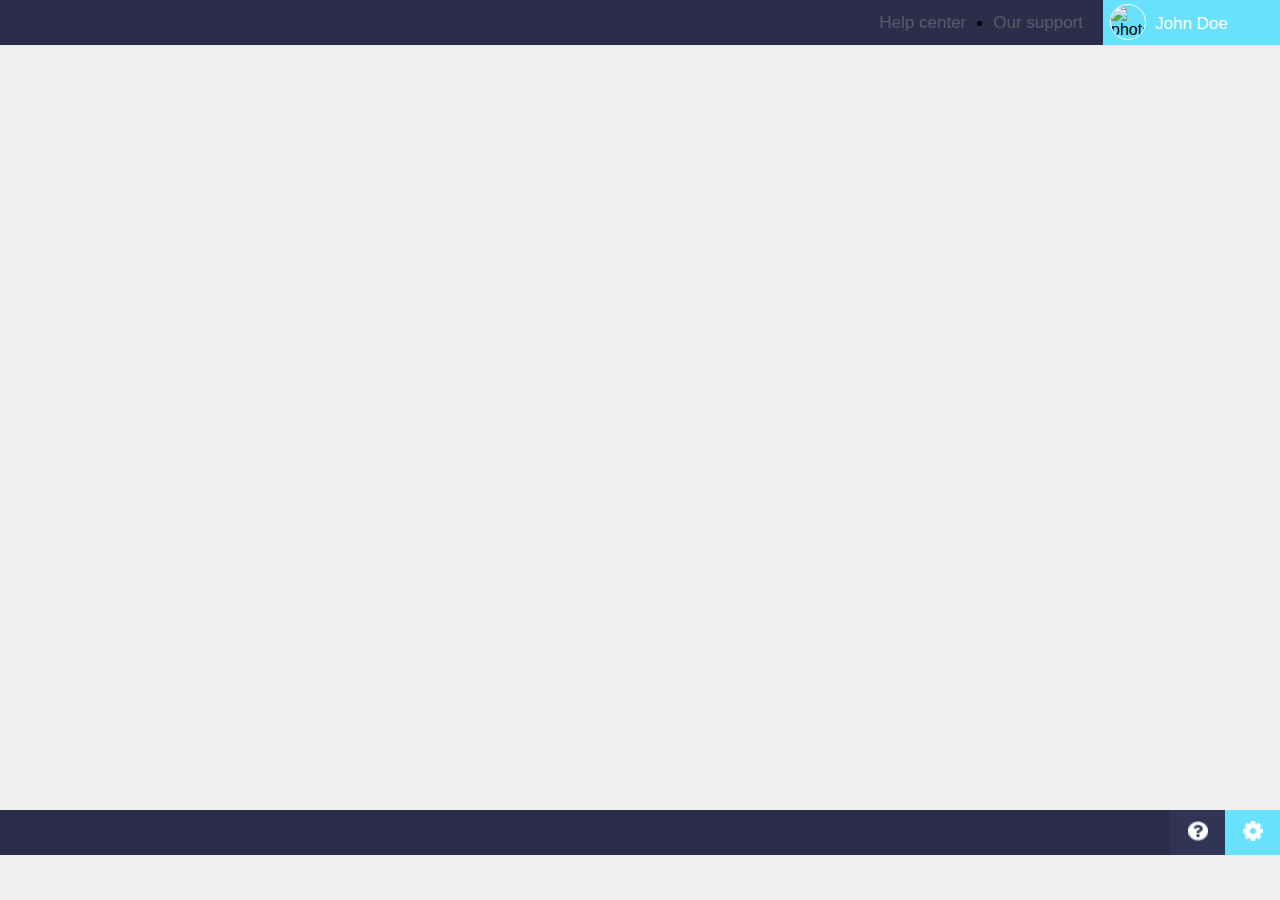
==== src/library_task/index.html @ 21a0bcbe "library ex10 is done" ====
<!DOCTYPE html>
<html lang="en">
<head>
  <meta charset="UTF-8">
  <meta http-equiv="X-UA-Compatible" content="IE=edge">
  <meta name="viewport" content="width=device-width, initial-scale=1.0">
  <title>My library</title>
  <link rel="stylesheet" href="styles.css" type="text/css">
</head>
<body>

<header class="header">

  <ul class="support">
    <li>
      <a href="#">Help center</a>
    </li>
    <li>
      <a href="#">Our support</a>
    </li>
  </ul>

  <div class="profile">
    <img src="https://d2iltjk184xms5.cloudfront.net/uploads/photo/file/297324/medium_a60213b395d3ff59bb09b829d11561b3-denton.jpg" alt="photo" class="avatar">
    <span>John Doe</span>
  </div>

</header>

<main>
  
</main>

<footer class="footer">
<div class="question">
  <a href="#"><img src="assets/img/question.png" alt="question"></a>
</div>
<div class="setting">
  <a href="#"><img src="assets/img/setting.png" alt="setting"></a>
</div>
</footer>
</body>
</html>
---- src/library_task/styles.css ----
body {
    background-color: rgb(239, 239, 239);
    margin: 0;
    padding: 0;
}

@font-face {
	font-family: 'Proxima Nova Regular'; 
	src: url("assets/fonts/Proxima Nova Regular.otf"); 
}

.header {
    width: 100%;
    height: 45px;
    background-color: rgb(43, 45, 75);
    display: flex;
    justify-content: end;
    align-items: center;
    font-family: "Proxima Nova Regular",  sans-serif;
}

.profile {
    background-color: rgb(103, 225, 252);
    padding: 0 10px;  
    width: 157px;
    height: 45px;
    position: relative;    
}

.avatar {
    position: absolute;
    top: 4px;
    left: 7px;
    width: 34px;
    height: 34px;
    border-radius: 50%;
    border: 1px solid #fff;   
}

.profile span {
    position: absolute;
    top: 14px;
    left: 52px;
    font-size: 17px;
    color: #fff;
}

.support {
    display: flex;
}

.support li {
    margin-right: 20px;
}

.support li:first-child {
    list-style: none;
    margin-right: 27px;
}

.support li a {
    font-size: 17px;
    color: rgb(89, 90, 109);
    text-decoration: none;
}

main {
    width: 100vh;
    height: 85vh;
}

.footer {
    width: 100%;
    height: 45px;
    background-color: rgb(43, 45, 75);
    display: flex;
    justify-content: flex-end;
    align-items: center;
}

.question {
    background-color: rgb(50, 52, 86);
    width: 55px;
    height: 100%;
    display: flex;
    justify-content: center;
    align-items: center;
}

.question img {
    width: 20px;
    height: 20px;
    
}

.setting {
    background-color: rgb(103, 225, 252);
    width: 55px;
    height: 100%;
    display: flex;
    justify-content: center;
    align-items: center;
}

.setting img {
    width: 20px;
    height: 20px; 
}
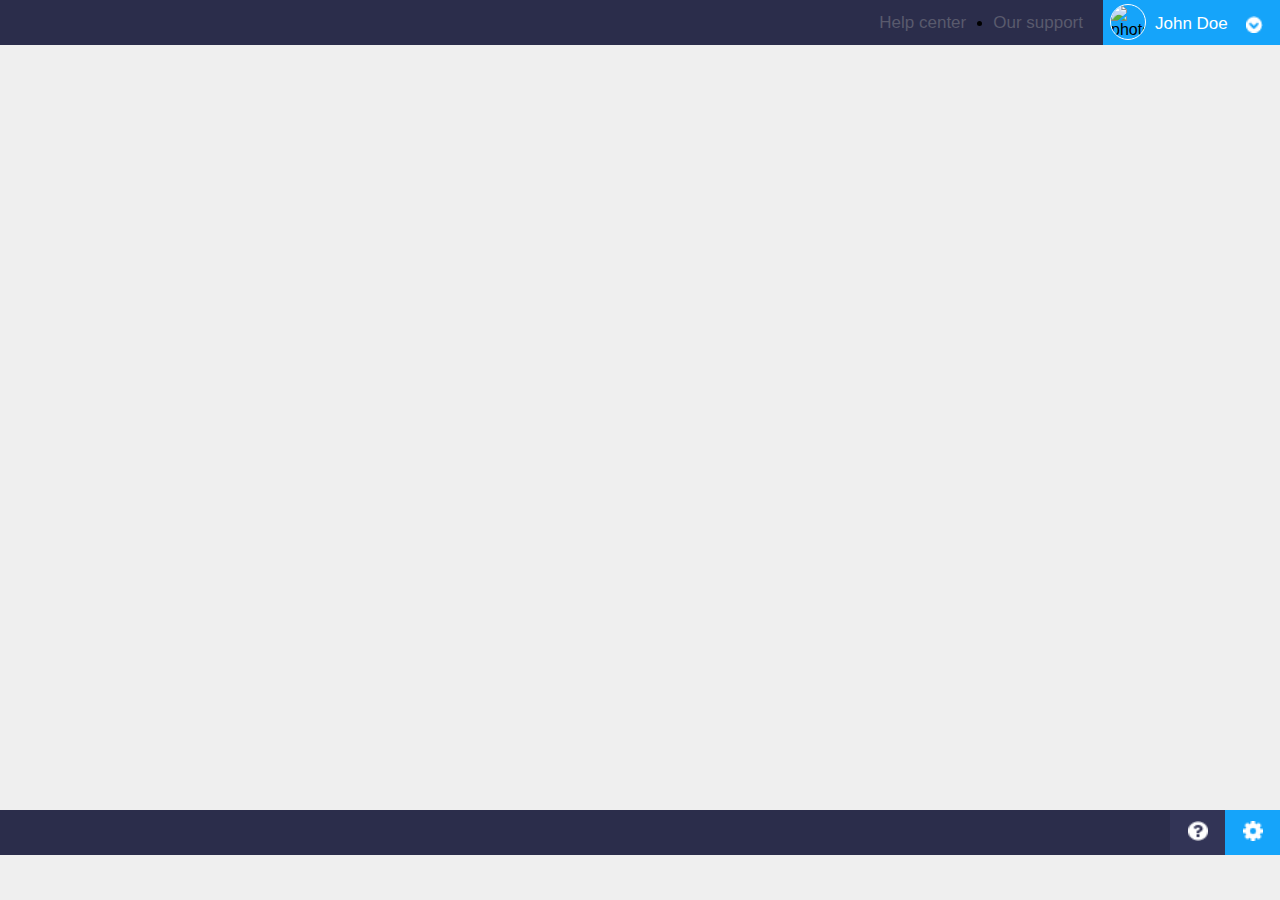
==== commit 2abbda78: "ex10 - library fixed" ====
--- a/src/library_task/index.html
+++ b/src/library_task/index.html
@@ -23,6 +23,7 @@
   <div class="profile">
     <img src="https://d2iltjk184xms5.cloudfront.net/uploads/photo/file/297324/medium_a60213b395d3ff59bb09b829d11561b3-denton.jpg" alt="photo" class="avatar">
     <span>John Doe</span>
+    <img src="assets/img/list.png" alt="list" class="list_profile">
   </div>
 
 </header>
--- a/src/library_task/styles.css
+++ b/src/library_task/styles.css
@@ -20,7 +20,7 @@
 }
 
 .profile {
-    background-color: rgb(103, 225, 252);
+    background-color: rgb( 21, 164, 250 );
     padding: 0 10px;  
     width: 157px;
     height: 45px;
@@ -43,6 +43,14 @@
     left: 52px;
     font-size: 17px;
     color: #fff;
+}
+
+.list_profile {
+    position: absolute;
+    width: 17px;
+    height: 17px;
+    top: 16px;
+    left: 143px;
 }
 
 .support {
@@ -94,7 +102,7 @@
 }
 
 .setting {
-    background-color: rgb(103, 225, 252);
+    background-color: rgb( 21, 164, 250 );
     width: 55px;
     height: 100%;
     display: flex;
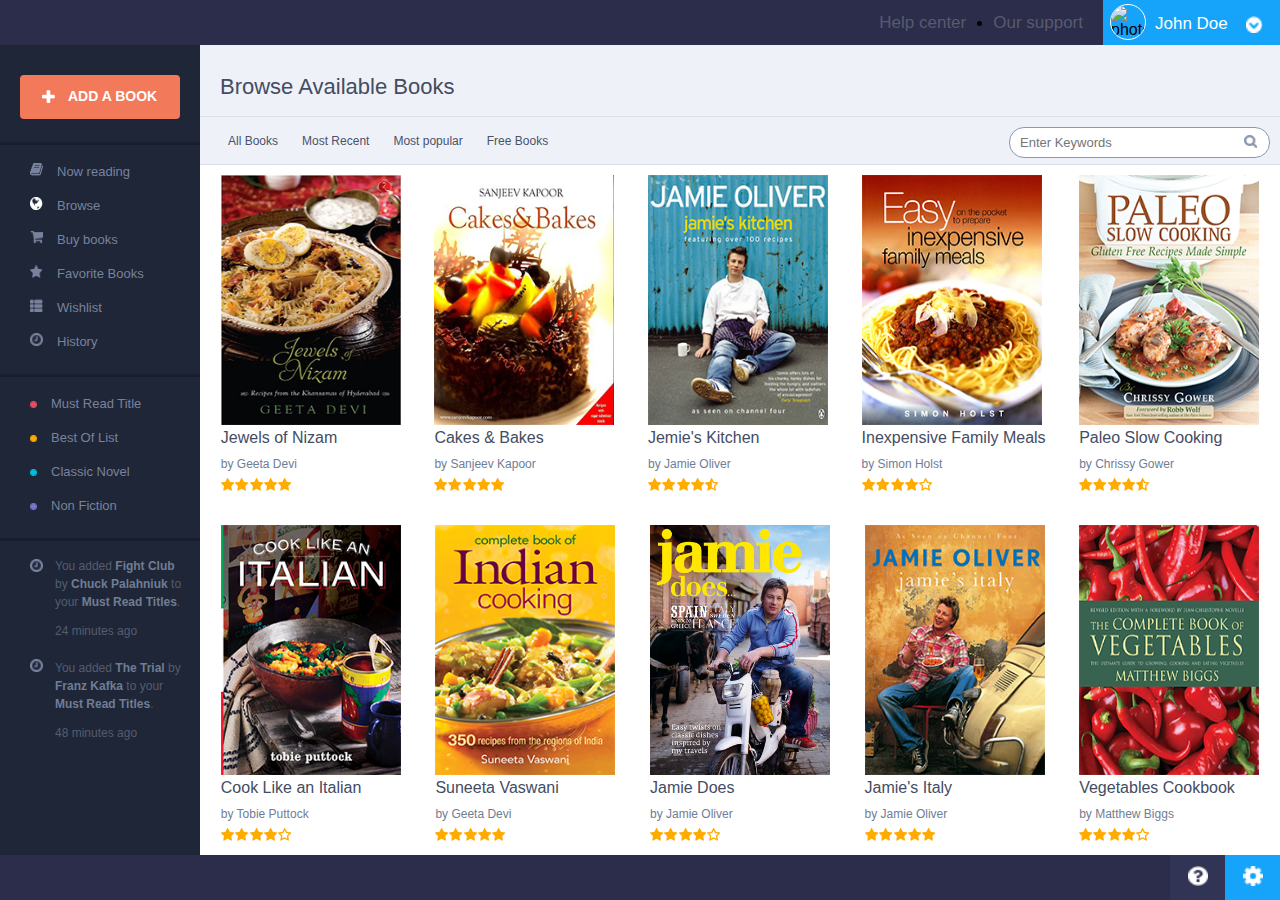
==== commit b84cff4d: "ex11 library is done" ====
--- a/src/library_task/index.html
+++ b/src/library_task/index.html
@@ -9,36 +9,261 @@
 </head>
 <body>
 
-<header class="header">
-
-  <ul class="support">
-    <li>
-      <a href="#">Help center</a>
-    </li>
-    <li>
-      <a href="#">Our support</a>
-    </li>
-  </ul>
-
-  <div class="profile">
-    <img src="https://d2iltjk184xms5.cloudfront.net/uploads/photo/file/297324/medium_a60213b395d3ff59bb09b829d11561b3-denton.jpg" alt="photo" class="avatar">
-    <span>John Doe</span>
-    <img src="assets/img/list.png" alt="list" class="list_profile">
-  </div>
+  <header class="header">
+
+    <ul class="support">
+      <li>
+        <a href="#">Help center</a>
+      </li>
+      <li>
+        <a href="#">Our support</a>
+      </li>
+    </ul>
+  
+    <div class="profile">
+      <img src="https://d2iltjk184xms5.cloudfront.net/uploads/photo/file/297324/medium_a60213b395d3ff59bb09b829d11561b3-denton.jpg" alt="photo" class="avatar">
+      <span>John Doe</span>
+      <img src="assets/img/list.png" alt="list" class="list_profile">
+    </div>
 
 </header>
 
-<main>
-  
+<aside class="menu">
+
+  <div class="add_book">
+    <button class="butt_add_book">
+      <img src="assets/img/plus.png" alt="plus" class="butt_add_book">
+      <span class="butt_add_book">add a book</span>
+    </button>
+  </div>
+
+  <nav class="main_nav">
+
+<a href="#" class="main_nav_a">
+  <div class="reading">
+    <img src="assets/img/now_reading.png" alt="reading" class="reading">
+    <span class="reading">Now reading</span>
+  </div>
+</a>
+
+<a href="#" class="main_nav_a">
+  <div class="browse">
+    <img src="assets/img/browse.png" alt="browse" class="browse">
+    <span class="browse">Browse</span>
+  </div>
+</a>
+
+<a href="#" class="main_nav_a">
+  <div class="buy_books">
+    <img src="assets/img/buy_book.png" alt="book" class="buy_books">
+    <span class="buy_books">Buy books</span>
+  </div>
+</a>
+
+<a href="#" class="main_nav_a">  
+  <div class="favorite">
+    <img src="assets/img/favorite.png" alt="favorite" class="favorite">
+    <span class="favorite">Favorite Books</span>
+  </div>
+</a>
+
+<a href="#" class="main_nav_a">  
+  <div class="wishlist">
+    <img src="assets/img/wishlist.png" alt="wishlist" class="wishlist">
+    <span class="wishlist">Wishlist</span>
+  </div>
+</a>
+
+<a href="#" class="main_nav_a">  
+  <div class="history">
+    <img src="assets/img/history.png" alt="history" class="history">
+    <span class="history">History</span>
+  </div>
+</a>
+
+</nav>
+
+  <div class="personal_categories">
+
+  <a href="#" class="main_nav_a">
+    <div class="must_read">
+      <img src="assets/img/circle-1.png" alt="must_read" class="must_read">
+      <span class="must_read">Must Read Title</span>
+    </div>
+  </a>  
+  
+  <a href="#" class="main_nav_a">
+    <div class="best_of">
+      <img src="assets/img/circle-2.png" alt="best_of" class="best_of">
+      <span class="best_of">Best Of List</span>
+    </div>
+  </a>
+  
+  <a href="#" class="main_nav_a">
+    <div class="classic">
+      <img src="assets/img/circle-3.png" alt="classic" class="classic">
+      <span class="classic">Classic Novel</span>
+    </div>
+  </a>
+  
+  <a href="#" class="main_nav_a">
+    <div class="non_fiction">
+      <img src="assets/img/circle-4.png" alt="non_fiction" class="non_fiction">
+      <span class="non_fiction">Non Fiction</span>
+    </div>
+  </a>
+  </div>
+
+  <div class="history_list">
+
+    <div class="history_1">
+      <img src="assets/img/history.png" alt="history_1" class="history_1">
+      <p class="history_1">
+        You added <span>Fight Club</span> by <span>Chuck Palahniuk</span> to your <span>Must Read Titles</span>.
+      </p>
+      <p class="history_1" id="time_1">24 minutes ago</p>
+    </div>
+  
+    <div class="history_2">
+      <img src="assets/img/history.png" alt="history_2" class="history_2">
+      <p class="history_2">
+        You added <span>The Trial</span> by <span>Franz Kafka</span> to your <span>Must Read Titles</span>.
+      </p>
+      <p class="history_2" id="time_2">48 minutes ago</p>
+    </div>
+
+  </div>
+</aside>
+
+<main class="content">
+  <div class="books_header">
+
+    <p class="available_books">Browse Available Books</p>
+    
+    <nav class="books_nav">
+
+      <div class="books_butt">
+        <button class="books_nav_butt">All Books</button>
+			  <button class="books_nav_butt">Most Recent</button>
+			  <button class="books_nav_butt">Most popular</button>
+			  <button class="books_nav_butt">Free Books</button>
+      </div>
+
+      <form class="books-search-form">
+        <input type="text" class="search_books" placeholder="Enter Keywords"></input>
+        <button class="search_books_butt"></button>
+      </form>
+    </nav>
+  </div>
+
+  <div class="container">
+
+  <div class="books_wrapper">
+
+    <a href="#" class="book_link">
+      <div class="book">
+        <img src="assets/img/book-cover_1.png" alt="book" class="book_img">
+        <p class="title_book">Jewels of Nizam</p>
+        <p class="author">by Geeta Devi</p>
+        <img src="assets/img/all_stars.png" alt="stars" class="rating">
+      </div>
+    </a>  
+    
+    <a href="#" class="book_link">
+      <div class="book">
+        <img src="assets/img/book-cover_2.png" alt="book" class="book_img">
+        <p class="title_book">Cakes & Bakes</p>
+        <p class="author">by Sanjeev Kapoor</p>
+        <img src="assets/img/all_stars.png" alt="stars" class="rating">
+      </div>
+    </a>
+
+    <a href="#" class="book_link">
+      <div class="book">
+        <img src="assets/img/book-cover_3.png" alt="book" class="book_img">
+        <p class="title_book">Jemie's Kitchen</p>
+        <p class="author">by Jamie Oliver</p>
+        <img src="assets/img/half_stars.png" alt="stars" class="rating">
+      </div>
+    </a>
+
+    <a href="#" class="book_link">
+      <div class="book">
+        <img src="assets/img/book-cover_4.png" alt="book" class="book_img">
+        <p class="title_book">Inexpensive Family Meals</p>
+        <p class="author">by Simon Holst</p>
+        <img src="assets/img/empty_stars.png" alt="stars" class="rating">
+      </div>
+    </a>
+
+    <a href="#" class="book_link">
+      <div class="book">
+        <img src="assets/img/book-cover_5.png" alt="book" class="book_img">
+        <p class="title_book">Paleo Slow Cooking</p>
+        <p class="author">by Chrissy Gower</p>
+        <img src="assets/img/half_stars.png" alt="stars" class="rating">
+      </div>
+    </a>
+
+    <a href="#" class="book_link">
+      <div class="book">
+        <img src="assets/img/book-cover_6.png" alt="book" class="book_img">
+        <p class="title_book">Cook Like an Italian</p>
+        <p class="author">by Tobie Puttock</p>
+        <img src="assets/img/empty_stars.png" alt="stars" class="rating">
+      </div>
+    </a>
+
+    <a href="#" class="book_link">
+      <div class="book">
+        <img src="assets/img/book-cover_7.png" alt="book" class="book_img">
+        <p class="title_book">Suneeta Vaswani</p>
+        <p class="author">by Geeta Devi</p>
+        <img src="assets/img/all_stars.png" alt="stars" class="rating">
+      </div>
+    </a>
+
+    <a href="#" class="book_link">
+      <div class="book">
+        <img src="assets/img/book-cover_8.png" alt="book" class="book_img">
+        <p class="title_book">Jamie Does</p>
+        <p class="author">by Jamie Oliver</p>
+        <img src="assets/img/empty_stars.png" alt="stars" class="rating">
+      </div>
+    </a>
+
+    <a href="#" class="book_link">
+      <div class="book">
+        <img src="assets/img/book-cover_9.png" alt="book" class="book_img">
+        <p class="title_book">Jamie's Italy</p>
+        <p class="author">by Jamie Oliver</p>
+        <img src="assets/img/all_stars.png" alt="stars" class="rating">
+      </div>
+    </a>
+
+    <a href="#" class="book_link">
+      <div class="book">
+        <img src="assets/img/book-cover_10.png" alt="book" class="book_img">
+        <p class="title_book">Vegetables Cookbook</p>
+        <p class="author">by Matthew Biggs</p>
+        <img src="assets/img/empty_stars.png" alt="stars" class="rating">
+      </div>
+    </a>
+  </div>
+</div>
 </main>
 
 <footer class="footer">
-<div class="question">
-  <a href="#"><img src="assets/img/question.png" alt="question"></a>
-</div>
-<div class="setting">
-  <a href="#"><img src="assets/img/setting.png" alt="setting"></a>
-</div>
+
+  <div class="question">
+    <a href="#"><img src="assets/img/question.png" alt="question"></a>
+  </div>
+
+  <div class="setting">
+    <a href="#"><img src="assets/img/setting.png" alt="setting"></a>
+  </div>
+
 </footer>
+
 </body>
 </html>
--- a/src/library_task/styles.css
+++ b/src/library_task/styles.css
@@ -1,17 +1,42 @@
 body {
-    background-color: rgb(239, 239, 239);
+    background-color: rgb(255, 255, 255);
     margin: 0;
     padding: 0;
-}
+    height: 100%;
+    display: grid;
+    grid-template-areas: 
+    "header header"
+    "menu content"
+    "footer footer";
+    grid-template-columns: 200px 1fr;
+    grid-template-rows: 45px 1fr 45px;
+}
+
+header {
+    grid-area: header;
+  }
+  
+  main {
+    grid-area: content;
+  }
+  
+  aside {
+    grid-area: menu;
+  }
+  
+  footer {
+    grid-area: footer;
+  }
 
 @font-face {
-	font-family: 'Proxima Nova Regular'; 
-	src: url("assets/fonts/Proxima Nova Regular.otf"); 
-}
+    font-family: 'Proxima Nova Regular'; 
+    src: url("assets/fonts/Proxima Nova Regular.otf"); 
+}
+
+/*HEADER*/
 
 .header {
     width: 100%;
-    height: 45px;
     background-color: rgb(43, 45, 75);
     display: flex;
     justify-content: end;
@@ -72,10 +97,295 @@
     text-decoration: none;
 }
 
-main {
-    width: 100vh;
-    height: 85vh;
-}
+/*ASIDE*/
+
+.menu {
+    background-color:rgb( 31, 38, 55 );
+    width: 200px;
+    display: flex;
+    flex-direction: column;
+    justify-content: start;
+}
+
+/*BUTTON*/
+
+.add_book {
+    margin: 30px 0 20px 20px; 
+}
+
+button.butt_add_book {
+    width: 160px;
+    height: 44px;
+    border-radius: 4px;
+    background-color: rgb( 242, 121, 90 );
+    border: none; 
+    position: relative;
+}
+
+span.butt_add_book {
+    color: #fff;
+    font-family: "Proxima Nova Regular", sans-serif;
+    text-transform: uppercase;
+    font-weight: 800;
+    font-size: 14px;
+    position: absolute;
+    top: 13px;
+    left: 48px;
+}
+
+img.butt_add_book {
+    width: 13px;
+    height: 13px;
+    position: absolute;
+    top: 15px;
+    left: 22px;     
+}
+
+/*MAIN NAV*/
+
+.main_nav_a {
+    display: block;
+    text-decoration: none;
+}
+
+.main_nav_a:hover, .main_nav_a:focus {
+    background-color: rgb( 21, 164, 250 );
+}
+
+.main_nav_a:hover span, .main_nav_a:focus span {
+    color: #fff;
+}
+
+span.reading, span.browse, span.buy_books, 
+span.favorite, span.wishlist, span.history {
+    font-size: 13px;
+    font-family: "Proxima Nova Regular", sans-serif;
+    color: rgb( 120, 130, 157 );
+    line-height: 2;
+    margin-left: 10px;
+}
+
+img.reading, img.browse, img.buy_books, 
+img.favorite, img.wishlist, img.history {
+    width: 13px;
+    height: 13px;
+}
+
+.main_nav div {
+    padding: 4px 0 4px 30px;
+}
+
+.main_nav {
+    padding-bottom: 15px;
+    padding-top: 10px;
+    border-bottom: 3px solid rgb( 24, 30, 44 );
+    border-top: 3px solid rgb( 24, 30, 44 );
+}
+
+/*PERSONAL CATEGORIES*/
+
+span.must_read, span.best_of, span.classic, 
+span.non_fiction {
+    font-size: 13px;
+    font-family: "Proxima Nova Regular", sans-serif;
+    color: rgb( 120, 130, 157 );
+    line-height: 2;
+    text-align: left;
+    margin-left: 10px;
+}
+
+img.must_read, img.best_of, img.classic, 
+img.non_fiction {
+    width: 7px;
+    height: 7px;
+    text-align: left;
+}
+
+.personal_categories div {
+    padding: 4px 0 4px 30px;
+}
+
+.personal_categories {
+    padding-top: 10px;
+    padding-bottom: 15px;
+    border-bottom: 3px solid rgb( 24, 30, 44 );
+}
+
+/* HISTORY LIST */
+
+.history_list {
+    position: relative;
+    padding-bottom: 15px;
+}
+
+p.history_1, p.history_2 {
+    font-size: 12px;
+    font-family: "Proxima Nova Regular", sans-serif;
+    color: rgb(83, 93, 112);
+    line-height: 1.5;
+    width: 131px;
+    height: 1px;
+    margin-left: 25px;
+    display: inline-block;
+}
+
+img.history_1, img.history_2 {
+    width: 13px;
+    height: 13px;
+}
+
+img.history_1 {
+    position: absolute;
+    top: 18px;
+}
+
+img.history_2 {
+    position: absolute;
+    top: 118px;
+}
+
+.history_1 span, .history_2 span {
+    font-weight: bold;
+    color: rgb( 111, 125, 149 );
+} 
+
+.history_list div {
+    padding: 4px 0 4px 30px;
+}
+
+/*CONTENT*/
+
+.content {
+    width: 100%;
+    height: 80%;
+}
+
+.books_header {
+    background-color: rgb( 238, 241, 247 );
+    height: 120px;
+}
+
+.available_books {
+    margin: 0;
+    font-family: "Proxima Nova Regular", sans-serif;
+    font-size: 22px;
+    color: rgb( 68, 76, 99 );
+    padding: 29px 0 16px 20px;
+    border-bottom: 1.5px solid rgb(218, 223, 234);
+}
+
+.books_butt {
+    margin: 13px 0 10px 18px;
+}
+
+.books_nav_butt {
+    font-size: 12px;
+    font-family: "Proxima Nova Regular", sans-serif;
+    color: rgb(74, 82, 107);
+    border: none;
+    border-radius: 25px;
+    background-color:rgb(238, 241, 247);
+    padding: 4px 10px;
+}
+
+.books_nav_butt:hover, .books_nav_butt:focus {
+    background-color: rgb( 151, 179, 206 );
+    color: #fff;
+}
+
+.books-search-form {
+    border: 1px solid rgb( 140, 151, 178 );
+    border-radius: 15px;
+    background-color: rgb( 255, 255, 255 );
+    width: 255px;
+    height: 25px;
+    padding: 2px;
+    margin: 10px 10px 6px ;
+    display: flex;
+    justify-content: space-between;
+}
+
+.search_books {
+    width: 350px;
+    font-family: "Proxima Nova Regular", sans-serif;
+    border: none;
+    background: transparent;
+    margin: 0;
+    padding: 7px 8px;
+    font-size: 13px;
+    color: rgb(140, 151, 178);
+}
+
+.search_books:focus {
+    outline: none;
+} 
+
+.search_books_butt {
+    width: 13px;
+    height: 13px;
+    margin: 5px 10px 0 0;
+    background: url('assets/img/search.png') no-repeat;
+    border: none;
+}
+
+.books_nav {
+    display: flex;
+    justify-content: space-between;
+    border-bottom: 1.5px solid rgb(218, 223, 234);
+}
+
+/*BOOKS*/
+.container {
+    width: 98%;
+    margin: 0 auto;
+}
+
+.books_wrapper {
+    display: flex;
+    flex-wrap: wrap;
+    justify-content: space-between;
+    row-gap: 10px;
+    
+}
+
+.book_link {
+    display: inline-block;
+    text-decoration: none;
+}
+  
+.book_link:hover {
+    opacity: 0.8;
+}
+
+.book {
+    padding: 10px;
+}
+
+.book_img {
+    display: block;
+    width: 180px;
+    height: 250px;
+}
+
+.title_book {
+    margin: 0;
+    font-size: 16px;
+    font-family: "Proxima Nova Regular", sans-serif;
+    color: rgb( 68, 76, 99 );
+    line-height: 1.625;
+    text-align: left;
+}
+
+.author {
+    margin: 0;
+    font-size: 12px;
+    font-family: "Proxima Nova Regular", sans-serif;
+    color: rgb( 111, 125, 149 );
+    line-height: 2.167;
+    text-align: left;
+}
+
+/*FOOTER*/
 
 .footer {
     width: 100%;
@@ -98,7 +408,6 @@
 .question img {
     width: 20px;
     height: 20px;
-    
 }
 
 .setting {
@@ -114,6 +423,4 @@
     width: 20px;
     height: 20px; 
 }
-
-
   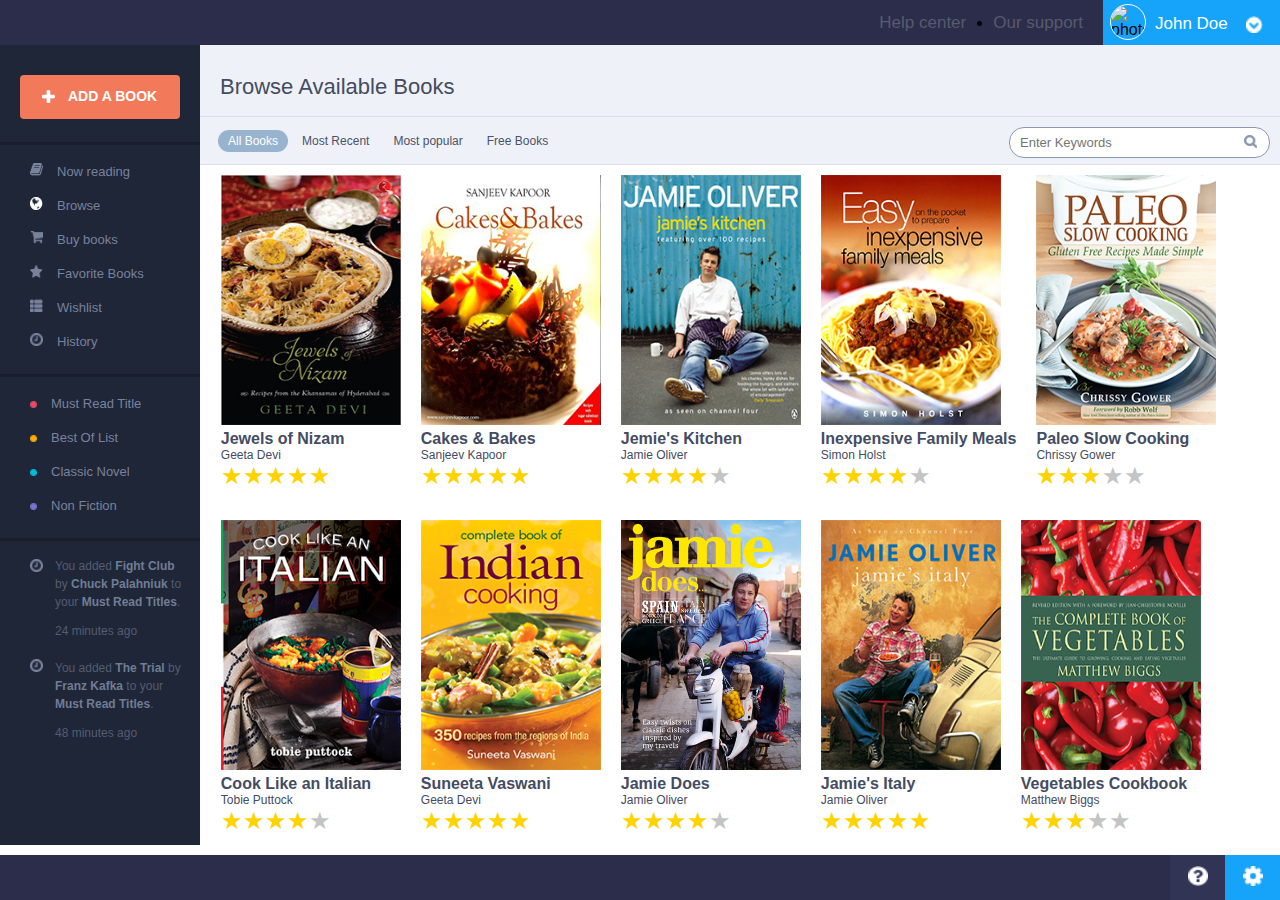
==== commit 572c23c6: "ex12 is done" ====
--- a/src/library_task/index.html
+++ b/src/library_task/index.html
@@ -6,10 +6,11 @@
   <meta name="viewport" content="width=device-width, initial-scale=1.0">
   <title>My library</title>
   <link rel="stylesheet" href="styles.css" type="text/css">
+  <link rel="stylesheet" href="modal_window.css" type="text/css">
 </head>
 <body>
 
-  <header class="header">
+<header class="header">
 
     <ul class="support">
       <li>
@@ -30,14 +31,14 @@
 
 <aside class="menu">
 
-  <div class="add_book">
-    <button class="butt_add_book">
+<div class="add_book">
+  <button class="butt_add_book" id="butt_open_win">
       <img src="assets/img/plus.png" alt="plus" class="butt_add_book">
       <span class="butt_add_book">add a book</span>
-    </button>
-  </div>
+  </button>
+</div>
 
-  <nav class="main_nav">
+<nav class="main_nav">
 
 <a href="#" class="main_nav_a">
   <div class="reading">
@@ -143,10 +144,10 @@
     <nav class="books_nav">
 
       <div class="books_butt">
-        <button class="books_nav_butt">All Books</button>
-			  <button class="books_nav_butt">Most Recent</button>
-			  <button class="books_nav_butt">Most popular</button>
-			  <button class="books_nav_butt">Free Books</button>
+        <button class="books_nav_butt filter_onclick" id="all_books">All Books</button>
+        <button class="books_nav_butt">Most Recent</button>
+        <button class="books_nav_butt" id="most_popular">Most popular</button>
+        <button class="books_nav_butt">Free Books</button>
       </div>
 
       <form class="books-search-form">
@@ -155,102 +156,11 @@
       </form>
     </nav>
   </div>
+  
+  <div class="container">
+      <section class="books_wrapper"></section>
+  </div>
 
-  <div class="container">
-
-  <div class="books_wrapper">
-
-    <a href="#" class="book_link">
-      <div class="book">
-        <img src="assets/img/book-cover_1.png" alt="book" class="book_img">
-        <p class="title_book">Jewels of Nizam</p>
-        <p class="author">by Geeta Devi</p>
-        <img src="assets/img/all_stars.png" alt="stars" class="rating">
-      </div>
-    </a>  
-    
-    <a href="#" class="book_link">
-      <div class="book">
-        <img src="assets/img/book-cover_2.png" alt="book" class="book_img">
-        <p class="title_book">Cakes & Bakes</p>
-        <p class="author">by Sanjeev Kapoor</p>
-        <img src="assets/img/all_stars.png" alt="stars" class="rating">
-      </div>
-    </a>
-
-    <a href="#" class="book_link">
-      <div class="book">
-        <img src="assets/img/book-cover_3.png" alt="book" class="book_img">
-        <p class="title_book">Jemie's Kitchen</p>
-        <p class="author">by Jamie Oliver</p>
-        <img src="assets/img/half_stars.png" alt="stars" class="rating">
-      </div>
-    </a>
-
-    <a href="#" class="book_link">
-      <div class="book">
-        <img src="assets/img/book-cover_4.png" alt="book" class="book_img">
-        <p class="title_book">Inexpensive Family Meals</p>
-        <p class="author">by Simon Holst</p>
-        <img src="assets/img/empty_stars.png" alt="stars" class="rating">
-      </div>
-    </a>
-
-    <a href="#" class="book_link">
-      <div class="book">
-        <img src="assets/img/book-cover_5.png" alt="book" class="book_img">
-        <p class="title_book">Paleo Slow Cooking</p>
-        <p class="author">by Chrissy Gower</p>
-        <img src="assets/img/half_stars.png" alt="stars" class="rating">
-      </div>
-    </a>
-
-    <a href="#" class="book_link">
-      <div class="book">
-        <img src="assets/img/book-cover_6.png" alt="book" class="book_img">
-        <p class="title_book">Cook Like an Italian</p>
-        <p class="author">by Tobie Puttock</p>
-        <img src="assets/img/empty_stars.png" alt="stars" class="rating">
-      </div>
-    </a>
-
-    <a href="#" class="book_link">
-      <div class="book">
-        <img src="assets/img/book-cover_7.png" alt="book" class="book_img">
-        <p class="title_book">Suneeta Vaswani</p>
-        <p class="author">by Geeta Devi</p>
-        <img src="assets/img/all_stars.png" alt="stars" class="rating">
-      </div>
-    </a>
-
-    <a href="#" class="book_link">
-      <div class="book">
-        <img src="assets/img/book-cover_8.png" alt="book" class="book_img">
-        <p class="title_book">Jamie Does</p>
-        <p class="author">by Jamie Oliver</p>
-        <img src="assets/img/empty_stars.png" alt="stars" class="rating">
-      </div>
-    </a>
-
-    <a href="#" class="book_link">
-      <div class="book">
-        <img src="assets/img/book-cover_9.png" alt="book" class="book_img">
-        <p class="title_book">Jamie's Italy</p>
-        <p class="author">by Jamie Oliver</p>
-        <img src="assets/img/all_stars.png" alt="stars" class="rating">
-      </div>
-    </a>
-
-    <a href="#" class="book_link">
-      <div class="book">
-        <img src="assets/img/book-cover_10.png" alt="book" class="book_img">
-        <p class="title_book">Vegetables Cookbook</p>
-        <p class="author">by Matthew Biggs</p>
-        <img src="assets/img/empty_stars.png" alt="stars" class="rating">
-      </div>
-    </a>
-  </div>
-</div>
 </main>
 
 <footer class="footer">
@@ -264,6 +174,13 @@
   </div>
 
 </footer>
+<script type="module" src="book.js"></script>
+<script type="module" src="modal-win.js"></script>
+<script type="module" src="cards.js"></script>
+<script type="module" src="rating.js"></script>
+<script type="module" src="search.js"></script>
+<script type="module" src="most_popular.js"></script>
+<script src="script.js"></script>
 
 </body>
-</html>
+</html>--- a/src/library_task/styles.css
+++ b/src/library_task/styles.css
@@ -42,6 +42,9 @@
     justify-content: end;
     align-items: center;
     font-family: "Proxima Nova Regular",  sans-serif;
+    position: sticky;
+    top: 0;
+    z-index: 2;
 }
 
 .profile {
@@ -101,10 +104,12 @@
 
 .menu {
     background-color:rgb( 31, 38, 55 );
-    width: 200px;
     display: flex;
     flex-direction: column;
     justify-content: start;
+    width: 200px;
+    height: 100%;
+    z-index: 0;
 }
 
 /*BUTTON*/
@@ -120,6 +125,7 @@
     background-color: rgb( 242, 121, 90 );
     border: none; 
     position: relative;
+    cursor: pointer;
 }
 
 span.butt_add_book {
@@ -257,7 +263,7 @@
 
 .content {
     width: 100%;
-    height: 80%;
+    height: 100%;
 }
 
 .books_header {
@@ -291,6 +297,11 @@
 .books_nav_butt:hover, .books_nav_butt:focus {
     background-color: rgb( 151, 179, 206 );
     color: #fff;
+}
+
+.filter_onclick {
+    background-color: rgb( 151, 179, 206 );
+    color: #ffff;
 }
 
 .books-search-form {
@@ -335,6 +346,7 @@
 }
 
 /*BOOKS*/
+
 .container {
     width: 98%;
     margin: 0 auto;
@@ -343,47 +355,64 @@
 .books_wrapper {
     display: flex;
     flex-wrap: wrap;
-    justify-content: space-between;
     row-gap: 10px;
-    
-}
-
-.book_link {
-    display: inline-block;
-    text-decoration: none;
-}
-  
-.book_link:hover {
-    opacity: 0.8;
-}
-
-.book {
+}
+
+.book_item {
     padding: 10px;
 }
 
-.book_img {
+.book_item img{
     display: block;
     width: 180px;
     height: 250px;
 }
 
-.title_book {
+.title {
     margin: 0;
+    padding-top: 5px;
     font-size: 16px;
     font-family: "Proxima Nova Regular", sans-serif;
     color: rgb( 68, 76, 99 );
-    line-height: 1.625;
-    text-align: left;
+    font-weight: bold;
 }
 
 .author {
     margin: 0;
+    font-family: "Proxima Nova Regular", sans-serif;
+    color: rgb( 68, 76, 99 );
     font-size: 12px;
-    font-family: "Proxima Nova Regular", sans-serif;
-    color: rgb( 111, 125, 149 );
-    line-height: 2.167;
-    text-align: left;
-}
+    font-weight: normal;
+}
+
+/* RATING */
+
+.rating {
+    display: flex;
+    justify-content: left;
+    width: 100px;
+}
+
+.rating span {
+    padding: 0;
+    font-size: 24px;
+    color:rgb(196, 196, 196);
+}
+
+.rating span:hover {
+    cursor: pointer;
+    opacity: .8;
+    color: #ffd300;
+}
+
+.rating>span:before {
+    content: '★';
+}
+
+.rating>span.active {
+    color: #ffd300;
+}
+
 
 /*FOOTER*/
 
@@ -394,6 +423,9 @@
     display: flex;
     justify-content: flex-end;
     align-items: center;
+    position: fixed;
+    left: 0;
+    bottom: 0;
 }
 
 .question {
@@ -422,5 +454,4 @@
 .setting img {
     width: 20px;
     height: 20px; 
-}
-  +}--- a/src/library_task/modal_window.css
+++ b/src/library_task/modal_window.css
@@ -0,0 +1,114 @@
+@font-face {
+    font-family: 'Proxima Nova Regular'; 
+    src: url("assets/fonts/Proxima Nova Regular.otf"); 
+}
+
+.modal_win {
+    display: block;
+    width: 100%;
+    height: 100%;
+    position: fixed;
+    left: 0;
+    top: 0;
+    z-index: 2;
+    background-color: rgba(0, 0, 0, .7);
+}
+
+.modal_win_container {
+    display: flex;
+    width: 100%;
+    height: 100%;
+}
+
+.modal_win_body {
+    margin: auto;
+    width: 450px;
+    height: 300px;
+    background-color: #fff;
+    border-radius: 10px;
+    text-align: center;
+    padding: 10px 15px 100px 15px;
+    position: relative;
+    animation-name: animatetop;
+    animation-duration: 0.4s;
+}
+
+@keyframes animatetop {
+    from {
+        top: -300px;
+        opacity: 0;
+    }
+    to {
+        top: 0;
+        opacity: 1;
+    }
+}
+
+.modal_win_body h4 {
+    font-size: 24px;
+    font-family: "Proxima Nova Regular",  sans-serif;
+    color: rgb(242, 121, 90);
+    margin-bottom: 30px;
+}
+
+.form_add_book {
+    display: block;
+    margin: 25px auto 0;
+    width: 330px;
+    padding: 17px 20px;
+    background-color: #c9c9c9;
+    border-radius: 10px;
+    border: none;
+    font-weight: 500;
+    font-size: 18px;
+    color: #89909f;
+    font-family: "Proxima Nova Regular",  sans-serif;
+}
+
+.form_add_book:focus {
+    outline: none;
+}
+
+.add_cover_container{
+    margin: 25px auto 0;
+    width: 100%;
+}
+
+.label_img {
+    font-weight: 500;
+    font-size: 18px;
+    color: rgb(242, 121, 90);
+    font-family: "Proxima Nova Regular",  sans-serif;
+}
+
+.input_img {
+    padding: 0 10px;
+}
+
+.modal_win_body button {
+    cursor: pointer;
+    display: block;
+    margin: 30px auto 0;
+    width: 375px;
+    padding: 17px 0;
+    background-color: rgb( 242, 121, 90 );
+    border-radius: 10px;
+    border: none;
+    font-weight: 500;
+    font-size: 16px;
+    color: #fff;
+    font-family: "Proxima Nova Regular",  sans-serif;
+}
+
+#win_close {
+    position: absolute;
+    top: 10px;
+    right: 20px;
+    font-size: 35px;
+    cursor: pointer;
+    opacity: 0.5;
+}
+
+#win_close:hover {
+    opacity: 1;
+}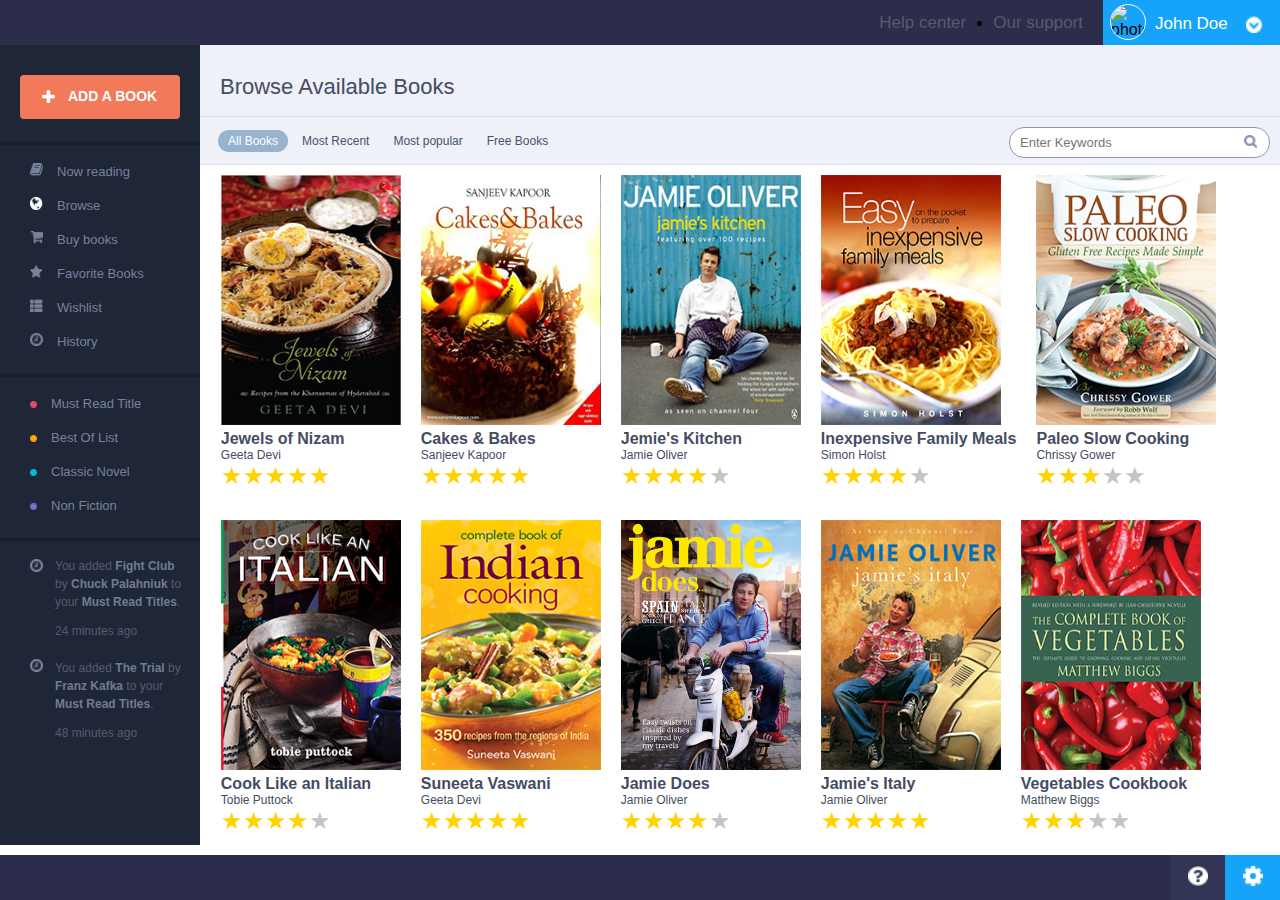
==== commit 8c1042d4: "some change" ====
--- a/src/library_task/index.html
+++ b/src/library_task/index.html
@@ -174,12 +174,6 @@
   </div>
 
 </footer>
-<script type="module" src="book.js"></script>
-<script type="module" src="modal-win.js"></script>
-<script type="module" src="cards.js"></script>
-<script type="module" src="rating.js"></script>
-<script type="module" src="search.js"></script>
-<script type="module" src="most_popular.js"></script>
 <script src="script.js"></script>
 
 </body>
